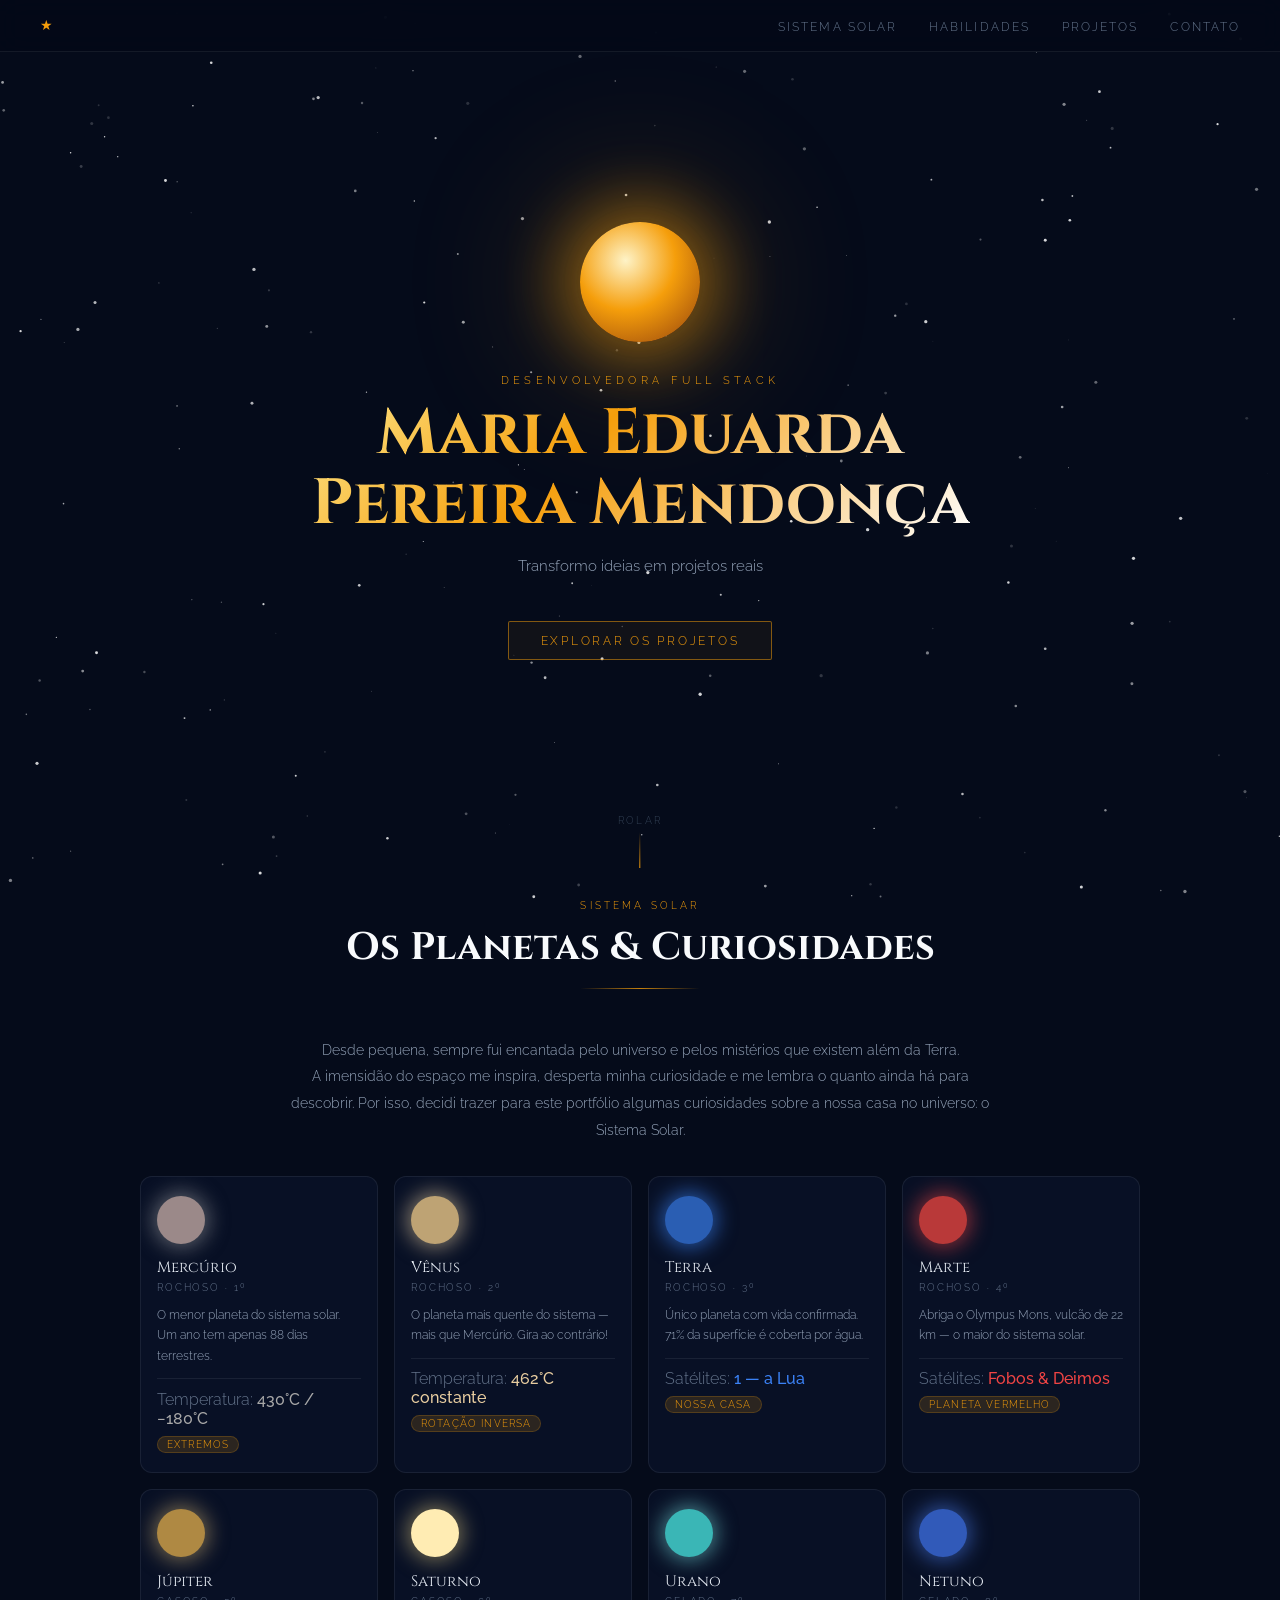
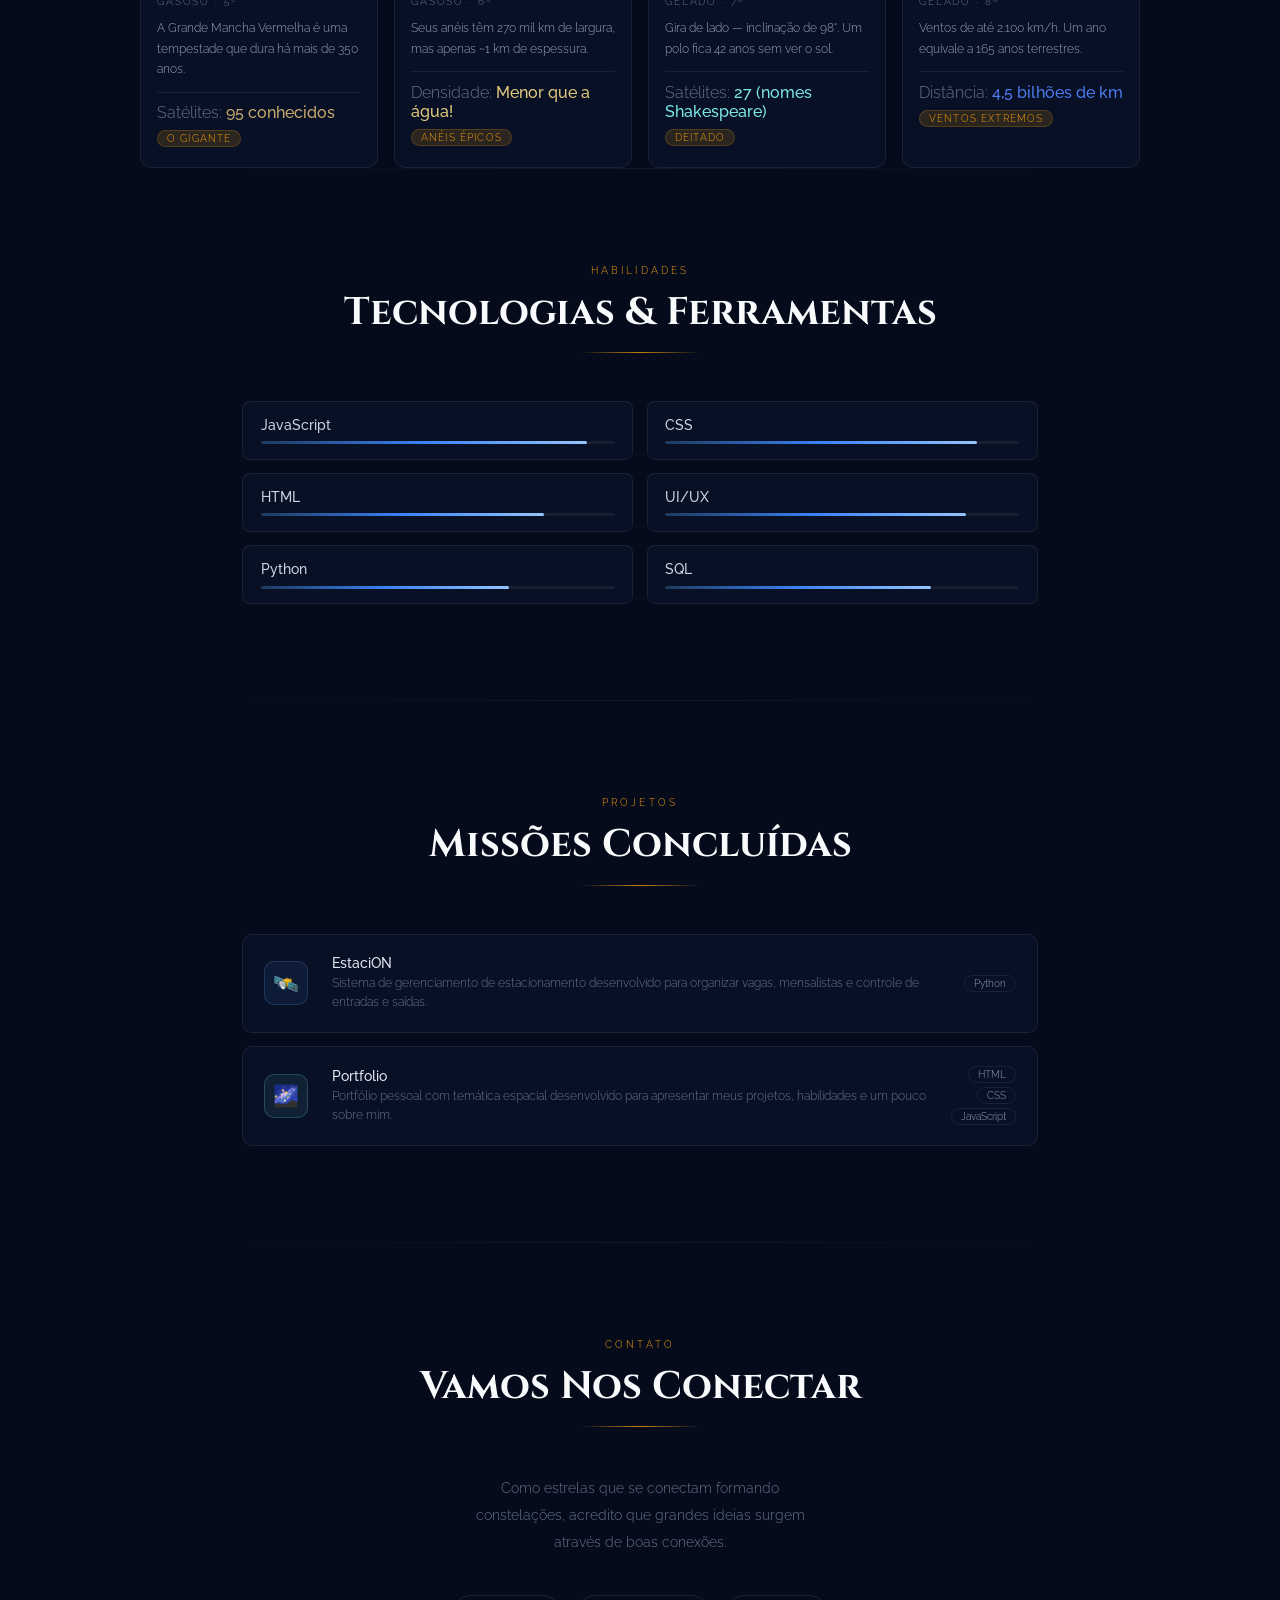
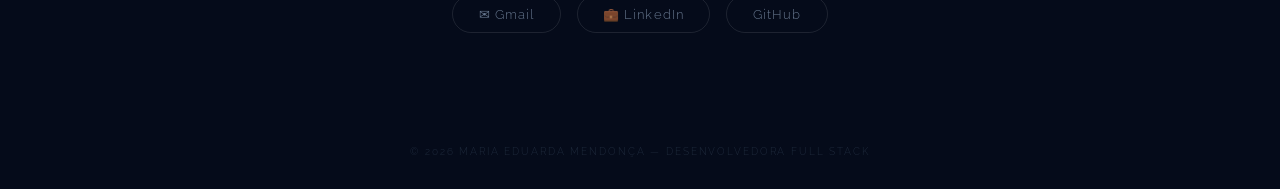
==== index.html @ 8ac1af5b "ajuste de modulação" ====
<!DOCTYPE html>
<html lang="pt-BR">
<head>
  <meta charset="UTF-8">
  <meta name="viewport" content="width=device-width, initial-scale=1.0">
  <title>Portfólio · Cosmos Dev</title>
  <link href="https://fonts.googleapis.com/css2?family=Cinzel:wght@400;700&family=Raleway:wght@300;400;500&display=swap" rel="stylesheet">
  <link rel="stylesheet" href="style/style.css">
</head>
<body>

<canvas id="canvas-stars"></canvas>

<nav>
  <div class="nav-logo">★</div>
  <ul class="nav-links">
    <li><a href="#solar">Sistema Solar</a></li>
    <li><a href="#skills">Habilidades</a></li>
    <li><a href="#projects">Projetos</a></li>
    <li><a href="#contact">Contato</a></li>
  </ul>
</nav>

<!-- HERO -->
<section id="hero">
  <div class="sun"></div>
  <p class="hero-label">Desenvolvedora Full Stack</p>
  <h1 class="hero-title">Maria Eduarda<br>Pereira Mendonça</h1>
  <p class="hero-bio">Transformo ideias em projetos reais</p>
  <a href="#projects" class="btn">Explorar os projetos</a>
  <div class="scroll-arrow">rolar</div>
</section>

<!-- SOLAR SYSTEM -->
<section id="solar">
  <div class="section-head">
    <p class="section-tag">Sistema Solar</p>
    <h2 class="section-title">Os Planetas & Curiosidades</h2>
    <div class="section-line"></div>
  </div>
  <p class="section-desc"> 
    Desde pequena, sempre fui encantada pelo universo e pelos mistérios que existem além da Terra. <br>
    A imensidão do espaço me inspira, desperta minha curiosidade e me lembra o quanto ainda há para descobrir. 
    Por isso, decidi trazer para este portfólio algumas curiosidades sobre a nossa casa no universo: o Sistema Solar.
  </p>
  <div class="planets-grid" id="planets-grid"></div>
</section>

<div class="div-line"></div>

<!-- SKILLS -->
<section id="skills">
  <div class="section-head">
    <p class="section-tag">Habilidades</p>
    <h2 class="section-title">Tecnologias & Ferramentas</h2>
    <div class="section-line"></div>
  </div>
  <div class="skills-grid">
    <div class="skill-row"><div class="skill-top"><span class="skill-name">JavaScript</span><span class="skill-pct"></span></div><div class="bar-bg"><div class="bar-fill" style="width:92%;animation-delay:.1s"></div></div></div>
    <div class="skill-row"><div class="skill-top"><span class="skill-name">CSS</span><span class="skill-pct"></span></div><div class="bar-bg"><div class="bar-fill" style="width:88%;animation-delay:.2s"></div></div></div>
    <div class="skill-row"><div class="skill-top"><span class="skill-name">HTML</span><span class="skill-pct"></span></div><div class="bar-bg"><div class="bar-fill" style="width:80%;animation-delay:.3s"></div></div></div>
    <div class="skill-row"><div class="skill-top"><span class="skill-name">UI/UX</span><span class="skill-pct"></span></div><div class="bar-bg"><div class="bar-fill" style="width:85%;animation-delay:.4s"></div></div></div>
    <div class="skill-row"><div class="skill-top"><span class="skill-name">Python</span><span class="skill-pct"></span></div><div class="bar-bg"><div class="bar-fill" style="width:70%;animation-delay:.5s"></div></div></div>
    <div class="skill-row"><div class="skill-top"><span class="skill-name">SQL</span><span class="skill-pct"></span></div><div class="bar-bg"><div class="bar-fill" style="width:75%;animation-delay:.6s"></div></div></div>
  </div>
</section>

<div class="div-line"></div>

<!-- PROJECTS -->
<section id="projects">
  <div class="section-head">
    <p class="section-tag">Projetos</p>
    <h2 class="section-title">Missões Concluídas</h2>
    <div class="section-line"></div>
  </div>
  <div class="proj-list">

  <a href="https://github.com/GabrielKrull/EstaciON" target="_blank" class="proj-card">
    <div class="proj-icon" style="--pi:rgba(96,165,250,.08);--pib:rgba(96,165,250,.2)">🛰️</div>

    <div>
      <div class="proj-title">EstaciON</div>
      <div class="proj-desc">
        Sistema de gerenciamento de estacionamento desenvolvido para organizar vagas,
        mensalistas e controle de entradas e saídas.
      </div>
    </div>

    <div class="proj-tags">
      <span class="tag">Python</span>
    </div>
  </a>

  <a href="https://github.com/MariaDuda-dev/Portfolio" target="_blank" class="proj-card">
    <div class="proj-icon" style="--pi:rgba(125,232,232,.08);--pib:rgba(125,232,232,.2)">🌌</div>

    <div>
      <div class="proj-title">Portfolio</div>
      <div class="proj-desc">
        Portfólio pessoal com temática espacial desenvolvido para apresentar meus projetos,
        habilidades e um pouco sobre mim.
      </div>
    </div>

    <div class="proj-tags">
      <span class="tag">HTML</span>
      <span class="tag">CSS</span>
      <span class="tag">JavaScript</span>
    </div>
  </a>

 </div>
</section>

<div class="div-line"></div>

<!-- CONTACT -->
<section id="contact">
  <div class="section-head">
    <p class="section-tag">Contato</p>
    <h2 class="section-title">Vamos Nos Conectar</h2>
    <div class="section-line"></div>
  </div>

  <p class="contact-desc">
    Como estrelas que se conectam formando constelações, acredito que grandes ideias
    surgem através de boas conexões.
  </p>

  <div class="contact-btns">

    <a href="https://mail.google.com/mail/?view=cm&fs=1&to=mariaeduarda382749@gmail.com"
     target="_blank"
     class="c-btn">
     ✉ Gmail
    </a>

    <a href="https://www.linkedin.com/in/maria-eduarda-mendon%C3%A7a-a275b6407/"
       target="_blank"
       class="c-btn">
      💼 LinkedIn
    </a>

    <a href="https://github.com/MariaDuda-dev"
       target="_blank"
       class="c-btn">
       GitHub
    </a>

  </div>
</section>

<footer> © 2026 Maria Eduarda Mendonça — Desenvolvedora Full Stack</footer>


<script src="scripts/script.js"></script>
</body>
</html>
---- style/style.css ----
*, *::before, *::after { margin: 0; padding: 0; box-sizing: border-box; }

 /* CORES DO SISTEMA  */
:root {
  --gold: #f59e0b;
  --gold-dim: rgba(245,158,11,0.15);
  --blue: #60a5fa;
  --text: #e2e8f0;
  --muted: #64748b;
  --bg: #050b1a;
  --card: rgba(10,18,40,0.85);
  --border: rgba(255,255,255,0.07);
}

/* ROLAMENTO SUAVE DA BARRA DE NAVEGAÇÃO ATÉ A SEÇÃO */
html { scroll-behavior: smooth; }

body {
  background: var(--bg);
  color: var(--text);
  font-family: 'Raleway', sans-serif;
  font-weight: 300;
  overflow-x: hidden;
}

/* CANVAS DAS ESTRELAS DO BACKGROUND  */
#canvas-stars {
  position: fixed;
  inset: 0;
  z-index: 0;
  pointer-events: none;
}

/* BARRA DE NAVEGAÇÃO */
nav {
  position: fixed;
  top: 0; left: 0; right: 0;
  z-index: 100;
  display: flex;
  justify-content: space-between;
  align-items: center;
  padding: 1rem 2.5rem;
  background: rgba(2,8,23,0.6);
  backdrop-filter: blur(12px);
  border-bottom: 1px solid var(--border);
}

/* Logo que aparece na barra de navegação */
.nav-logo {
  font-family: 'Cinzel', serif;
  font-size: 0.9rem;
  letter-spacing: 0.25em;
  color: var(--gold);
}

/* links da barra de navegação */
.nav-links { display: flex; gap: 2rem; list-style: none; }
.nav-links a {
  font-size: 0.72rem;
  letter-spacing: 0.18em;
  text-transform: uppercase;
  color: var(--muted);
  text-decoration: none;
  transition: color .2s;
}
.nav-links a:hover { color: var(--gold); }

/* SEÇÕES */
section { position: relative; z-index: 1; }

/* Estilização dos títulos das seções  */
.section-head{  
  text-align:center;
  margin-bottom:3rem;
}

.section-tag{
  font-size:.62rem;
  letter-spacing:.32em;
  text-transform:uppercase;
  color:var(--gold);
  margin-bottom:.7rem;
}

.section-title{
  font-family:'Cinzel', serif;
  font-size:clamp(1.5rem,3.2vw,2.4rem);
  font-weight:700;
  color:#f8fafc;
  margin-bottom:.9rem;
}

.section-line{
  width:120px;
  height:1px;
  margin:0 auto;
  background:linear-gradient(
    to right,
    transparent,
    rgba(245,158,11,.8),
    transparent
  );
}


/* ── HERO ── */
#hero {
  min-height: 100vh;
  display: flex;
  flex-direction: column;
  align-items: center;
  justify-content: center;
  text-align: center;
  padding: 6rem 2rem 4rem;
}

.sun {
  width: 120px; height: 120px;
  border-radius: 50%;
  background: radial-gradient(circle at 38% 32%, #fef3c7, #f59e0b 45%, #92400e);
  box-shadow: 0 0 60px 20px rgba(245,158,11,.45), 0 0 140px 50px rgba(245,158,11,.15);
  margin-bottom: 2rem;
  animation: sun-pulse 4s ease-in-out infinite;
}

@keyframes sun-pulse {
  0%,100% { box-shadow: 0 0 60px 20px rgba(245,158,11,.45), 0 0 140px 50px rgba(245,158,11,.15); }
  50%      { box-shadow: 0 0 80px 30px rgba(245,158,11,.65), 0 0 180px 70px rgba(245,158,11,.25); }
}

.hero-label {
  font-size: 0.68rem;
  letter-spacing: 0.4em;
  text-transform: uppercase;
  color: var(--gold);
  margin-bottom: .75rem;
}

.hero-title {
  font-family: 'Cinzel', serif;
  font-size: clamp(2.4rem, 5vw, 4rem);
  font-weight: 700;
  line-height: 1.1;
  background: linear-gradient(135deg, #fde68a, #f59e0b 40%, #fff);
  -webkit-background-clip: text;
  -webkit-text-fill-color: transparent;
  background-clip: text;
  margin-bottom: .75rem;
}

.hero-bio {
  max-width: 460px;
  font-size: .95rem;
  color: #94a3b8;
  line-height: 1.9;
  margin-bottom: 2.5rem;
}

.btn {
  display: inline-block;
  padding: .7rem 2rem;
  border: 1px solid rgba(245,158,11,.5);
  color: var(--gold);
  font-family: 'Raleway', sans-serif;
  font-size: .78rem;
  letter-spacing: .22em;
  text-transform: uppercase;
  text-decoration: none;
  background: rgba(245,158,11,.05);
  border-radius: 2px;
  cursor: pointer;
  transition: all .3s;
  margin-bottom: 50px;
  
}
.btn:hover { background: rgba(245,158,11,.15); box-shadow: 0 0 20px rgba(245,158,11,.2); }

.scroll-arrow {


  position: absolute;
  bottom: 2rem;
  left: 50%;
  transform: translateX(-50%);
  display: flex;
  flex-direction: column;
  align-items: center;
  gap: 6px;
  color: #334155;
  font-size: .65rem;
  letter-spacing: .2em;
  text-transform: uppercase;
  animation: float 2.2s ease-in-out infinite;
}
.scroll-arrow::after {
  content: '';
  width: 1px; height: 36px;
  background: linear-gradient(to bottom, transparent, var(--gold));
}
@keyframes float { 0%,100%{transform:translateX(-50%) translateY(0)} 50%{transform:translateX(-50%) translateY(8px)} }



/* Planet cards */
.planets-grid {
  display: grid;
  grid-template-columns: repeat(auto-fill, minmax(200px, 1fr));
  gap: 1rem;
  max-width: 1000px;
  margin: 0 auto;
}

.p-card {
  background: var(--card);
  border: 1px solid var(--border);
  border-radius: 12px;
  padding: 1.2rem 1rem;
  cursor: pointer;
  transition: transform .25s, border-color .25s, box-shadow .25s;
  position: relative;
  overflow: hidden;
}
.p-card::after {
  content: '';
  position: absolute;
  top: 0; left: 0; right: 0;
  height: 2px;
  background: var(--pc, var(--gold));
  transform: scaleX(0);
  transition: transform .3s;
  transform-origin: left;
}
.p-card:hover { transform: translateY(-4px); border-color: rgba(255,255,255,.15); box-shadow: 0 12px 40px rgba(0,0,0,.4); }
.p-card:hover::after { transform: scaleX(1); }

.p-ball {
  width: 48px; height: 48px;
  border-radius: 50%;
  margin-bottom: .85rem;
  background: var(--pb);
  box-shadow: 0 0 20px 4px var(--pg);
  flex-shrink: 0;
}

.p-name {
  font-family: 'Cinzel', serif;
  font-size: .95rem;
  margin-bottom: .2rem;
}

.p-type {
  font-size: .65rem;
  letter-spacing: .18em;
  text-transform: uppercase;
  color: var(--muted);
  margin-bottom: .7rem;
}

.p-fact {
  font-size: .78rem;
  color: #94a3b8;
  line-height: 1.65;
  margin-bottom: .75rem;
}

.p-stat {
  font-size: .7xl;
  color: var(--muted);
  border-top: 1px solid var(--border);
  padding-top: .65rem;
}
.p-stat b { color: var(--pc, var(--gold)); font-weight: 500; }

.p-badge {
  display: inline-block;
  margin-top: .5rem;
  font-size: .6rem;
  padding: 2px 9px;
  border-radius: 20px;
  background: var(--gold-dim);
  border: 1px solid rgba(245,158,11,.2);
  color: var(--gold);
  letter-spacing: .12em;
  text-transform: uppercase;
}

/* ── SKILLS ── */
#skills {
  padding: 6rem 2rem;
  max-width: 860px;
  margin: 0 auto;
}

.section-desc{
  max-width: 700px;
  margin: 0 auto;
  margin-bottom: 2rem;
  text-align: center;
  color: #94a3b8;
  font-size: .88rem;
  line-height: 1.9;
}

.skills-grid {
  display: grid;
  grid-template-columns: 1fr 1fr;
  gap: .85rem;
}

.skill-row {
  background: var(--card);
  border: 1px solid var(--border);
  border-radius: 8px;
  padding: .9rem 1.1rem;
}

.skill-top { display: flex; justify-content: space-between; margin-bottom: .55rem; }
.skill-name { font-size: .85rem; color: #cbd5e1; font-weight: 500; }
.skill-pct { font-size: .78rem; color: var(--gold); }

.bar-bg { height: 3px; background: rgba(255,255,255,.06); border-radius: 2px; overflow: hidden; }
.bar-fill {
  height: 100%;
  border-radius: 2px;
  background: linear-gradient(to right, #1e3a5f, #3b82f6, #93c5fd);
  animation: grow 1.4s cubic-bezier(.4,0,.2,1) both;
  transform-origin: left;
}
@keyframes grow { from{transform:scaleX(0)} to{transform:scaleX(1)} }

/* ── PROJECTS ── */
#projects {
  padding: 6rem 2rem;
  max-width: 860px;
  margin: 0 auto;
}

.proj-list { display: flex; flex-direction: column; gap: .85rem; }

.proj-card {
  display: grid;
  grid-template-columns: 52px 1fr auto;
  align-items: center;
  gap: 1rem;
  padding: 1.2rem 1.3rem;
  background: var(--card);
  border: 1px solid var(--border);
  border-radius: 10px;
  transition: border-color .25s, transform .25s;
  cursor: default;
}
.proj-card:hover { border-color: rgba(96,165,250,.3); transform: translateX(4px); }

.proj-icon {
  width: 44px; height: 44px;
  border-radius: 10px;
  display: flex; align-items: center; justify-content: center;
  font-size: 1.3rem;
  background: var(--pi, rgba(96,165,250,.08));
  border: 1px solid var(--pib, rgba(96,165,250,.18));
}

.proj-title { font-size: .9rem; font-weight: 500; margin-bottom: .2rem; }
.proj-desc { font-size: .75rem; color: var(--muted); line-height: 1.6; }

.proj-tags { display: flex; flex-direction: column; gap: 4px; align-items: flex-end; }
.tag {
  font-size: .62rem;
  padding: 2px 9px;
  border-radius: 20px;
  border: 1px solid var(--border);
  color: #94a3b8;
  white-space: nowrap;
}

.proj-card{
  text-decoration: none;
  color: inherit;
}

/* ── CONTACT ── */
#contact {
  padding: 6rem 2rem 5rem;
  text-align: center;
}

.contact-desc { color: var(--muted); font-size: .88rem; max-width: 360px; margin: 0 auto 2.5rem; line-height: 1.9; }

.contact-btns { display: flex; justify-content: center; gap: 1rem; flex-wrap: wrap; }
.c-btn {
  display: flex; align-items: center; gap: 8px;
  padding: .65rem 1.6rem;
  border: 1px solid rgba(255,255,255,.1);
  border-radius: 40px;
  color: var(--muted);
  font-size: .8rem;
  letter-spacing: .08em;
  cursor: pointer;
  background: transparent;
  font-family: 'Raleway', sans-serif;
  transition: all .3s;
  text-decoration: none;
}
.c-btn:hover { border-color: rgba(245,158,11,.4); color: var(--gold); background: rgba(245,158,11,.05); }

/* ── DIVIDER ── */
.div-line {
  width: 100%;
  height: 1px;
  background: linear-gradient(to right, transparent, rgba(255,255,255,.06), transparent);
  max-width: 860px;
  margin: 0 auto;
  position: relative; z-index: 1;
}

/* ── FOOTER ── */
footer {
  text-align: center;
  padding: 2rem;
  color: #1e293b;
  font-size: .65rem;
  letter-spacing: .18em;
  text-transform: uppercase;
  position: relative; z-index: 1;
}

/* ── TOOLTIP ── */
#planet-tooltip {
  position: fixed;
  background: rgba(10,18,40,.95);
  border: 1px solid rgba(255,255,255,.12);
  border-radius: 8px;
  padding: .6rem .9rem;
  font-size: .8rem;
  color: var(--text);
  pointer-events: none;
  opacity: 0;
  transition: opacity .2s;
  z-index: 200;
  max-width: 180px;
  line-height: 1.5;
}

@media (max-width: 600px) {
  .skills-grid { grid-template-columns: 1fr; }
  nav { padding: 1rem 1.2rem; }
  .nav-links { gap: 1rem; }
  #canvas-solar { width: 100% !important; height: auto !important; }
}
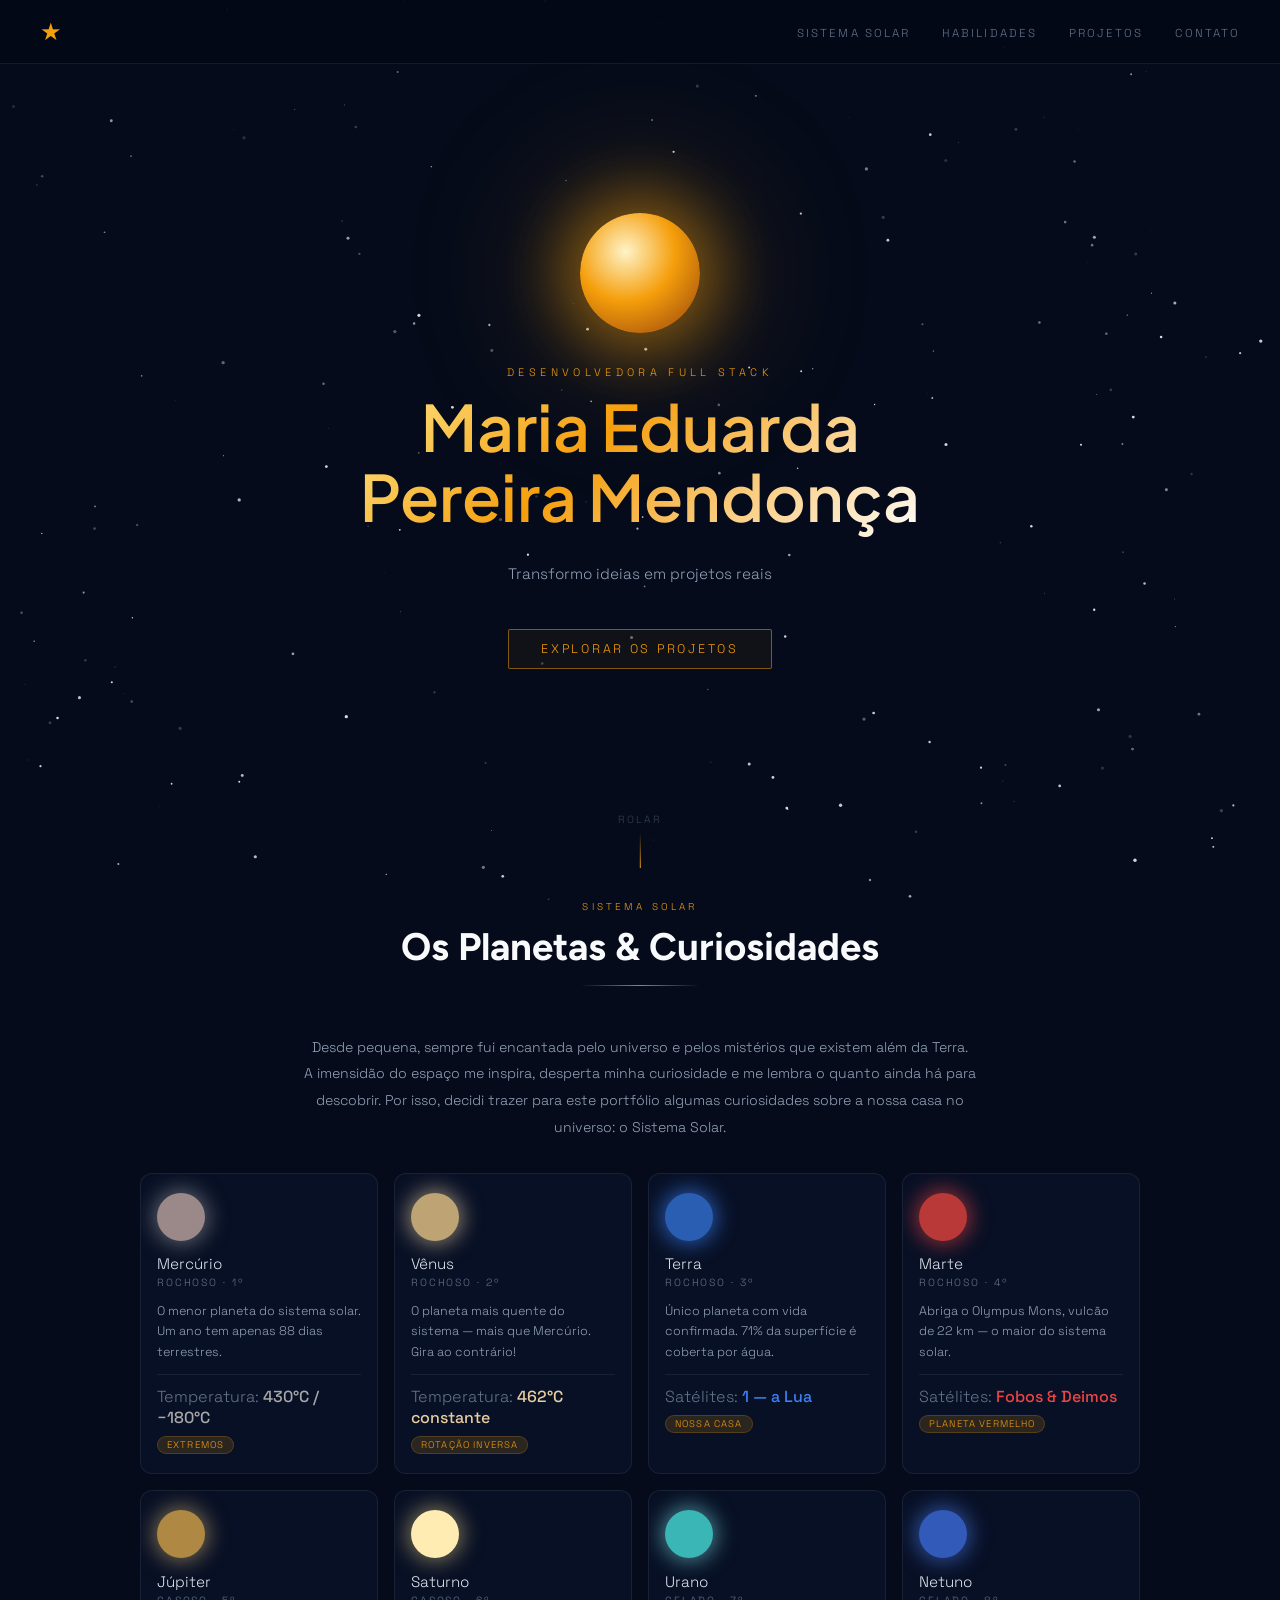
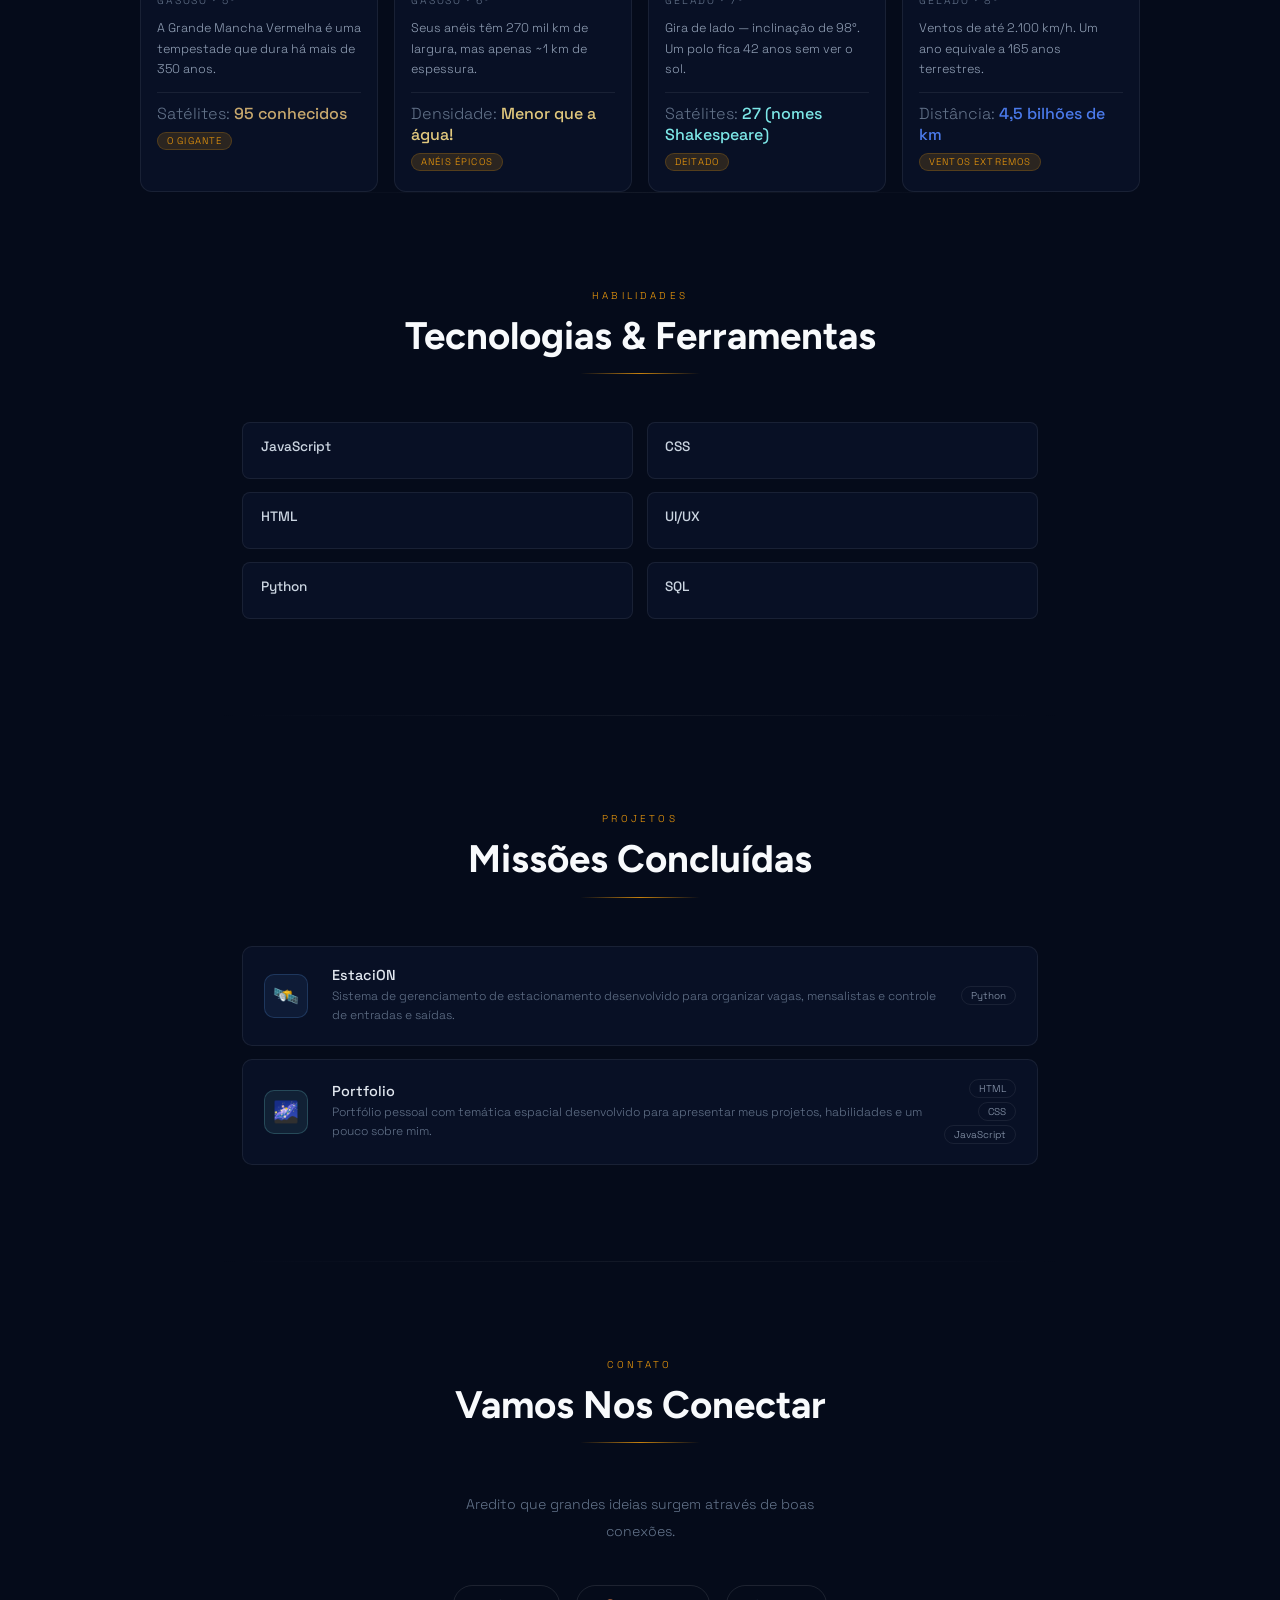
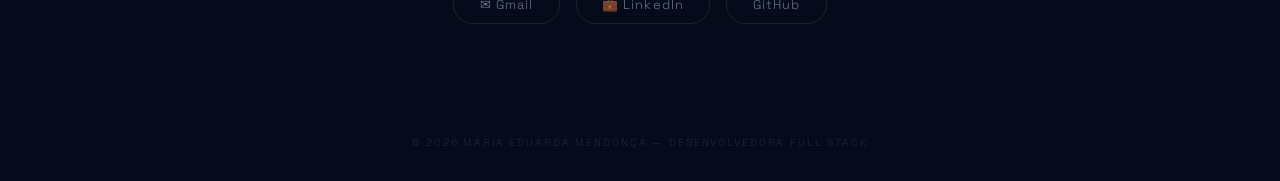
==== commit 55fec85e: "Fontes, alguns comentários e retirada de algumas partes desnecessárias" ====
--- a/index.html
+++ b/index.html
@@ -3,8 +3,8 @@
 <head>
   <meta charset="UTF-8">
   <meta name="viewport" content="width=device-width, initial-scale=1.0">
-  <title>Portfólio · Cosmos Dev</title>
-  <link href="https://fonts.googleapis.com/css2?family=Cinzel:wght@400;700&family=Raleway:wght@300;400;500&display=swap" rel="stylesheet">
+  <title>Portfólio ★ Maria Duda </title>
+  <link href="https://fonts.googleapis.com/css2?family=Plus+Jakarta+Sans:wght@700&family=Figtree:ital,wght@0,300;1,300&family=Space+Grotesk:wght@300;400&display=swap" rel="stylesheet" rel="stylesheet" rel="stylesheet">
   <link rel="stylesheet" href="style/style.css">
 </head>
 <body>
@@ -21,7 +21,7 @@
   </ul>
 </nav>
 
-<!-- HERO -->
+<!-- Hero -->
 <section id="hero">
   <div class="sun"></div>
   <p class="hero-label">Desenvolvedora Full Stack</p>
@@ -31,7 +31,7 @@
   <div class="scroll-arrow">rolar</div>
 </section>
 
-<!-- SOLAR SYSTEM -->
+<!-- Sistema solar-->
 <section id="solar">
   <div class="section-head">
     <p class="section-tag">Sistema Solar</p>
@@ -48,7 +48,7 @@
 
 <div class="div-line"></div>
 
-<!-- SKILLS -->
+<!-- Habilidades -->
 <section id="skills">
   <div class="section-head">
     <p class="section-tag">Habilidades</p>
@@ -67,7 +67,7 @@
 
 <div class="div-line"></div>
 
-<!-- PROJECTS -->
+<!-- Projetos -->
 <section id="projects">
   <div class="section-head">
     <p class="section-tag">Projetos</p>
@@ -115,7 +115,7 @@
 
 <div class="div-line"></div>
 
-<!-- CONTACT -->
+<!-- Contato -->
 <section id="contact">
   <div class="section-head">
     <p class="section-tag">Contato</p>
@@ -124,8 +124,8 @@
   </div>
 
   <p class="contact-desc">
-    Como estrelas que se conectam formando constelações, acredito que grandes ideias
-    surgem através de boas conexões.
+    Aredito que grandes ideias
+    surgem através de boas conexões. 
   </p>
 
   <div class="contact-btns">
--- a/style/style.css
+++ b/style/style.css
@@ -1,6 +1,6 @@
 *, *::before, *::after { margin: 0; padding: 0; box-sizing: border-box; }
 
- /* CORES DO SISTEMA  */
+ /* CORES E FONTES DO SISTEMA  */
 :root {
   --gold: #f59e0b;
   --gold-dim: rgba(245,158,11,0.15);
@@ -10,6 +10,9 @@
   --bg: #050b1a;
   --card: rgba(10,18,40,0.85);
   --border: rgba(255,255,255,0.07);
+  --font-titulo: 'Plus Jakarta Sans', sans-serif;
+  --font-subtitulo: 'Figtree', sans-serif;
+  --font-corpo: 'Space Grotesk', sans-serif;
 }
 
 /* ROLAMENTO SUAVE DA BARRA DE NAVEGAÇÃO ATÉ A SEÇÃO */
@@ -18,7 +21,7 @@
 body {
   background: var(--bg);
   color: var(--text);
-  font-family: 'Raleway', sans-serif;
+  font-family: var(--font-corpo);
   font-weight: 300;
   overflow-x: hidden;
 }
@@ -47,8 +50,7 @@
 
 /* Logo que aparece na barra de navegação */
 .nav-logo {
-  font-family: 'Cinzel', serif;
-  font-size: 0.9rem;
+  font-size: 1.5rem;
   letter-spacing: 0.25em;
   color: var(--gold);
 }
@@ -83,7 +85,7 @@
 }
 
 .section-title{
-  font-family:'Cinzel', serif;
+  font-family: var(--font-subtitulo);
   font-size:clamp(1.5rem,3.2vw,2.4rem);
   font-weight:700;
   color:#f8fafc;
@@ -103,7 +105,7 @@
 }
 
 
-/* ── HERO ── */
+/* Hero */
 #hero {
   min-height: 100vh;
   display: flex;
@@ -137,15 +139,16 @@
 }
 
 .hero-title {
-  font-family: 'Cinzel', serif;
+  font-family: var(--font-titulo);
   font-size: clamp(2.4rem, 5vw, 4rem);
-  font-weight: 700;
+  font-weight: 600;
   line-height: 1.1;
   background: linear-gradient(135deg, #fde68a, #f59e0b 40%, #fff);
   -webkit-background-clip: text;
   -webkit-text-fill-color: transparent;
   background-clip: text;
   margin-bottom: .75rem;
+  padding-bottom: 1rem;
 }
 
 .hero-bio {
@@ -161,7 +164,7 @@
   padding: .7rem 2rem;
   border: 1px solid rgba(245,158,11,.5);
   color: var(--gold);
-  font-family: 'Raleway', sans-serif;
+  font-family: var(--font-corpo);
   font-size: .78rem;
   letter-spacing: .22em;
   text-transform: uppercase;
@@ -201,7 +204,7 @@
 
 
 
-/* Planet cards */
+/* Cards dos praneta */
 .planets-grid {
   display: grid;
   grid-template-columns: repeat(auto-fill, minmax(200px, 1fr));
@@ -243,7 +246,7 @@
 }
 
 .p-name {
-  font-family: 'Cinzel', serif;
+  font-family: var(--font-corpo);
   font-size: .95rem;
   margin-bottom: .2rem;
 }
@@ -284,7 +287,7 @@
   text-transform: uppercase;
 }
 
-/* ── SKILLS ── */
+/* Habilidades */
 #skills {
   padding: 6rem 2rem;
   max-width: 860px;
@@ -318,17 +321,7 @@
 .skill-name { font-size: .85rem; color: #cbd5e1; font-weight: 500; }
 .skill-pct { font-size: .78rem; color: var(--gold); }
 
-.bar-bg { height: 3px; background: rgba(255,255,255,.06); border-radius: 2px; overflow: hidden; }
-.bar-fill {
-  height: 100%;
-  border-radius: 2px;
-  background: linear-gradient(to right, #1e3a5f, #3b82f6, #93c5fd);
-  animation: grow 1.4s cubic-bezier(.4,0,.2,1) both;
-  transform-origin: left;
-}
-@keyframes grow { from{transform:scaleX(0)} to{transform:scaleX(1)} }
-
-/* ── PROJECTS ── */
+/* Projetos */
 #projects {
   padding: 6rem 2rem;
   max-width: 860px;
@@ -378,7 +371,7 @@
   color: inherit;
 }
 
-/* ── CONTACT ── */
+/* Contato */
 #contact {
   padding: 6rem 2rem 5rem;
   text-align: center;
@@ -397,13 +390,13 @@
   letter-spacing: .08em;
   cursor: pointer;
   background: transparent;
-  font-family: 'Raleway', sans-serif;
+  font-family: var(--font-corpo);
   transition: all .3s;
   text-decoration: none;
 }
 .c-btn:hover { border-color: rgba(245,158,11,.4); color: var(--gold); background: rgba(245,158,11,.05); }
 
-/* ── DIVIDER ── */
+/* Linha de divisão */
 .div-line {
   width: 100%;
   height: 1px;
@@ -413,7 +406,7 @@
   position: relative; z-index: 1;
 }
 
-/* ── FOOTER ── */
+/* Footer */
 footer {
   text-align: center;
   padding: 2rem;
@@ -424,22 +417,6 @@
   position: relative; z-index: 1;
 }
 
-/* ── TOOLTIP ── */
-#planet-tooltip {
-  position: fixed;
-  background: rgba(10,18,40,.95);
-  border: 1px solid rgba(255,255,255,.12);
-  border-radius: 8px;
-  padding: .6rem .9rem;
-  font-size: .8rem;
-  color: var(--text);
-  pointer-events: none;
-  opacity: 0;
-  transition: opacity .2s;
-  z-index: 200;
-  max-width: 180px;
-  line-height: 1.5;
-}
 
 @media (max-width: 600px) {
   .skills-grid { grid-template-columns: 1fr; }
